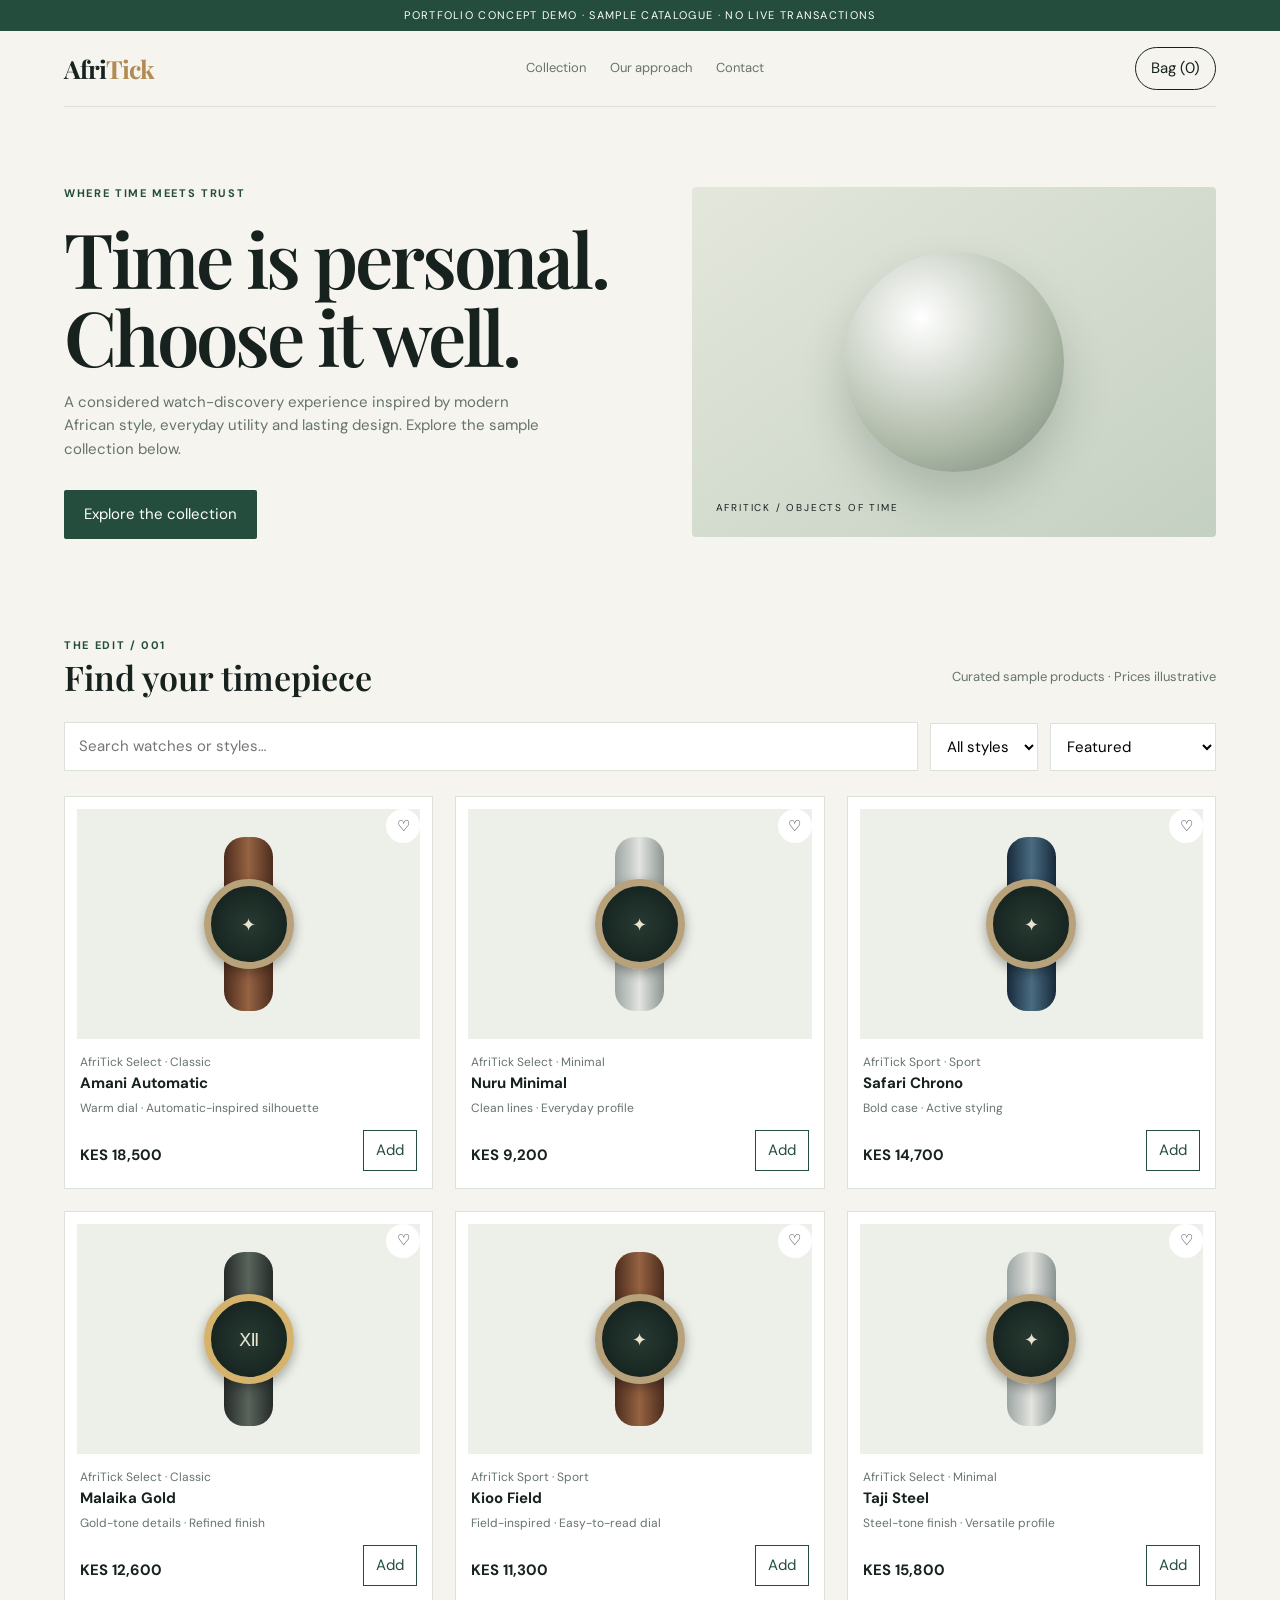
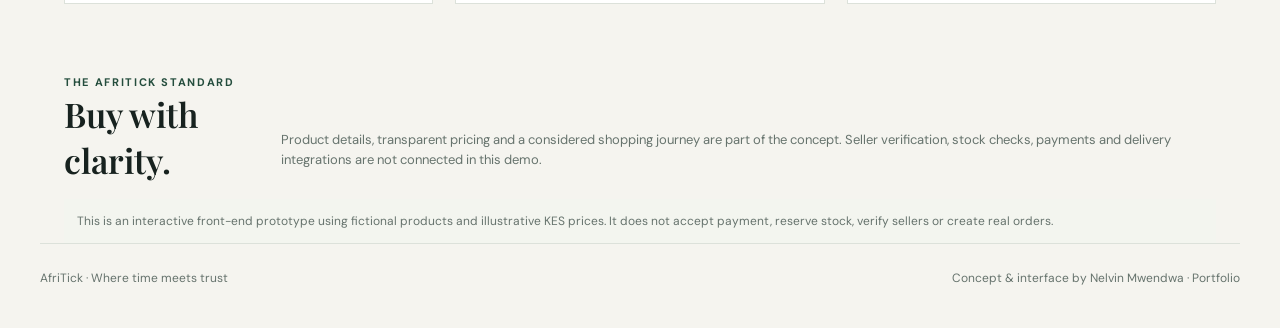
==== afritick-demo/index.html @ 25d14199 "Add interactive AfriTick marketplace concept demo" ====
<!doctype html>
<html lang="en"><head><meta charset="utf-8"><meta name="viewport" content="width=device-width,initial-scale=1"><meta name="description" content="AfriTick — a watch discovery and marketplace experience. Interactive concept demo by Nelvin Mwendwa."><title>AfriTick — Where time meets trust</title><link rel="preconnect" href="https://fonts.googleapis.com"><link rel="preconnect" href="https://fonts.gstatic.com" crossorigin><link href="https://fonts.googleapis.com/css2?family=DM+Sans:wght@400;500;600;700&family=Playfair+Display:wght@500;600;700&display=swap" rel="stylesheet"><style>
:root{--ink:#17221f;--muted:#66736d;--paper:#f5f4ef;--white:#fff;--line:#dce1da;--green:#244d3d;--lime:#d9e7a5;--gold:#b28b52}*{box-sizing:border-box}body{margin:0;background:var(--paper);color:var(--ink);font:15px/1.55 'DM Sans',sans-serif}button,input,select{font:inherit}button,a{color:inherit}a{text-decoration:none}.wrap{max-width:1200px;margin:auto;padding:0 24px}.demo{background:var(--green);color:#fff;text-align:center;padding:7px;font-size:11px;letter-spacing:.12em;text-transform:uppercase}.nav{height:76px;display:flex;align-items:center;justify-content:space-between;border-bottom:1px solid var(--line)}.logo{font:700 25px 'Playfair Display',serif;letter-spacing:-.04em}.logo span{color:var(--gold)}.navlinks{display:flex;gap:24px;font-size:13px;color:var(--muted)}.bag{border:1px solid var(--ink);padding:9px 15px;background:transparent;border-radius:99px;cursor:pointer}.hero{padding:78px 0 60px;display:grid;grid-template-columns:1.05fr .95fr;gap:48px;align-items:center}.eyebrow{text-transform:uppercase;letter-spacing:.15em;font-size:11px;color:var(--green);font-weight:700}.hero h1{font:600 clamp(45px,6vw,76px)/1.02 'Playfair Display',serif;letter-spacing:-.04em;margin:17px 0}.hero p{color:var(--muted);max-width:490px}.hero-art{min-height:350px;background:linear-gradient(145deg,#e4e7dc,#c4d0c2);border-radius:4px;display:grid;place-items:center;position:relative;overflow:hidden}.hero-art:before{content:"";width:220px;height:220px;border-radius:50%;background:radial-gradient(circle at 35% 30%,#fff,#aeb9a7 62%,#718276);box-shadow:0 25px 45px #263b2b35}.hero-art:after{content:"AFRITICK / OBJECTS OF TIME";position:absolute;bottom:22px;left:24px;font-size:10px;letter-spacing:.18em}.cta{display:inline-block;background:var(--green);color:white;padding:13px 20px;border:0;border-radius:2px;margin-top:14px;cursor:pointer}.toolbar{display:flex;gap:12px;flex-wrap:wrap;align-items:center;margin:22px 0}.search{flex:1;min-width:210px;border:1px solid var(--line);padding:12px 14px;background:white}.filter{border:1px solid var(--line);padding:12px;background:white}.sectionhead{display:flex;justify-content:space-between;align-items:end;gap:15px;margin-top:38px}.sectionhead h2{font:600 34px 'Playfair Display',serif;margin:0}.muted{color:var(--muted);font-size:13px}.grid{display:grid;grid-template-columns:repeat(3,1fr);gap:22px;margin:25px 0 70px}.product{background:white;border:1px solid var(--line);padding:12px;position:relative}.photo{height:230px;display:grid;place-items:center;background:#edf0e9;overflow:hidden}.watch{width:102px;height:174px;position:relative;display:grid;place-items:center}.strap{position:absolute;width:49px;height:174px;border-radius:20px;background:linear-gradient(90deg,#252b29,#59645c,#252b29)}.face{z-index:1;width:90px;height:90px;border-radius:50%;border:7px solid #b7a27c;background:radial-gradient(circle,#273a32,#111d19);box-shadow:0 4px 12px #0005;display:grid;place-items:center;color:#e9e3cf;font:18px 'Playfair Display',serif}.watch.silver .strap{background:linear-gradient(90deg,#9da5a4,#e2e4df,#8c9593)}.watch.brown .strap{background:linear-gradient(90deg,#4c2c1d,#956342,#4c2c1d)}.watch.blue .strap{background:linear-gradient(90deg,#172a3b,#4a6c82,#172a3b)}.watch.gold .face{border-color:#d5b36d}.heart{position:absolute;right:12px;top:12px;border:0;background:#fff;border-radius:50%;width:34px;height:34px;cursor:pointer}.heart.active{color:#b34f49}.details{padding:14px 3px 5px}.details h3{font-size:15px;margin:0 0 4px}.meta{font-size:12px;color:var(--muted)}.price{font-weight:700;margin-top:11px}.cardfoot{display:flex;justify-content:space-between;align-items:center;margin-top:12px}.add{border:1px solid var(--green);background:white;color:var(--green);padding:8px 12px;cursor:pointer}.add:hover{background:var(--green);color:#fff}.foot{border-top:1px solid var(--line);padding:25px 0 40px;color:var(--muted);font-size:12px;display:flex;justify-content:space-between;gap:15px}.drawer{position:fixed;inset:0;background:#101a1680;display:none;justify-content:flex-end;z-index:5}.drawer.open{display:flex}.panel{background:white;width:min(420px,100%);height:100%;padding:25px;overflow:auto}.panelhead{display:flex;justify-content:space-between;align-items:center}.close{border:0;background:transparent;font-size:25px;cursor:pointer}.cartline{border-bottom:1px solid var(--line);padding:15px 0;display:flex;justify-content:space-between;gap:12px}.smallbtn{border:1px solid var(--line);background:white;padding:4px 9px;cursor:pointer}.empty{color:var(--muted);padding:25px 0}.note{font-size:12px;color:var(--muted);background:#f3f5ef;padding:13px;margin-top:16px}@media(max-width:760px){.hero{grid-template-columns:1fr;padding:48px 0 35px}.hero-art{min-height:260px}.grid{grid-template-columns:repeat(2,1fr);gap:12px}.photo{height:180px}.navlinks{display:none}.sectionhead{align-items:start;flex-direction:column}}@media(max-width:460px){.grid{grid-template-columns:1fr 1fr}.photo{height:150px}.wrap{padding:0 15px}.hero h1{font-size:47px}.details h3{font-size:13px}.foot{flex-direction:column}}
</style></head><body><div class="demo">Portfolio concept demo · Sample catalogue · No live transactions</div><header class="wrap"><nav class="nav"><a class="logo" href="#">Afri<span>Tick</span></a><div class="navlinks"><a href="#collection">Collection</a><a href="#story">Our approach</a><a href="#footer">Contact</a></div><button class="bag" id="openCart">Bag (<span id="count">0</span>)</button></nav></header>
<main class="wrap"><section class="hero"><div><div class="eyebrow">Where time meets trust</div><h1>Time is personal.<br>Choose it well.</h1><p>A considered watch-discovery experience inspired by modern African style, everyday utility and lasting design. Explore the sample collection below.</p><a class="cta" href="#collection">Explore the collection</a></div><div class="hero-art" role="img" aria-label="Abstract watch-inspired product artwork"></div></section>
<section id="collection"><div class="sectionhead"><div><div class="eyebrow">The edit / 001</div><h2>Find your timepiece</h2></div><p class="muted">Curated sample products · Prices illustrative</p></div><div class="toolbar"><input class="search" id="search" placeholder="Search watches or styles…" aria-label="Search watches"><select class="filter" id="category" aria-label="Filter by style"><option value="all">All styles</option><option value="Classic">Classic</option><option value="Minimal">Minimal</option><option value="Sport">Sport</option></select><select class="filter" id="sort" aria-label="Sort products"><option value="featured">Featured</option><option value="low">Price: low to high</option><option value="high">Price: high to low</option></select></div><div class="grid" id="products"></div></section>
<section id="story" class="sectionhead"><div><div class="eyebrow">The AfriTick standard</div><h2>Buy with clarity.</h2></div><p class="muted">Product details, transparent pricing and a considered shopping journey are part of the concept. Seller verification, stock checks, payments and delivery integrations are not connected in this demo.</p></section><div class="note">This is an interactive front-end prototype using fictional products and illustrative KES prices. It does not accept payment, reserve stock, verify sellers or create real orders.</div></main>
<footer class="wrap foot" id="footer"><span>AfriTick · Where time meets trust</span><span>Concept & interface by Nelvin Mwendwa · <a href="../index.html">Portfolio</a></span></footer>
<div class="drawer" id="drawer" aria-hidden="true"><aside class="panel" role="dialog" aria-modal="true" aria-label="Shopping bag"><div class="panelhead"><h2>Your bag</h2><button class="close" id="closeCart" aria-label="Close bag">×</button></div><div id="cartItems"></div><div class="panelhead"><strong>Subtotal</strong><strong id="subtotal">KES 0</strong></div><div class="note">Demo only. Checkout and payment processing are intentionally disabled.</div></aside></div>
<script>
const products=[
{id:1,name:"Amani Automatic",brand:"AfriTick Select",style:"Classic",price:18500,tone:"brown",desc:"Warm dial · Automatic-inspired silhouette"},
{id:2,name:"Nuru Minimal",brand:"AfriTick Select",style:"Minimal",price:9200,tone:"silver",desc:"Clean lines · Everyday profile"},
{id:3,name:"Safari Chrono",brand:"AfriTick Sport",style:"Sport",price:14700,tone:"blue",desc:"Bold case · Active styling"},
{id:4,name:"Malaika Gold",brand:"AfriTick Select",style:"Classic",price:12600,tone:"gold",desc:"Gold-tone details · Refined finish"},
{id:5,name:"Kioo Field",brand:"AfriTick Sport",style:"Sport",price:11300,tone:"brown",desc:"Field-inspired · Easy-to-read dial"},
{id:6,name:"Taji Steel",brand:"AfriTick Select",style:"Minimal",price:15800,tone:"silver",desc:"Steel-tone finish · Versatile profile"}];
let cart=[];const fmt=n=>"KES "+n.toLocaleString("en-KE");
function draw(){let q=document.getElementById("search").value.toLowerCase(),cat=document.getElementById("category").value,sort=document.getElementById("sort").value;let list=products.filter(p=>(cat==="all"||p.style===cat)&&(p.name+" "+p.style+" "+p.desc).toLowerCase().includes(q));if(sort==="low")list.sort((a,b)=>a.price-b.price);if(sort==="high")list.sort((a,b)=>b.price-a.price);document.getElementById("products").innerHTML=list.map(p=>'<article class="product"><button class="heart" aria-label="Save '+p.name+'" onclick="this.classList.toggle(\'active\')">♡</button><div class="photo"><div class="watch '+p.tone+'"><div class="strap"></div><div class="face">'+(p.tone==="gold"?"Ⅻ":"✦")+'</div></div></div><div class="details"><div class="meta">'+p.brand+' · '+p.style+'</div><h3>'+p.name+'</h3><div class="meta">'+p.desc+'</div><div class="cardfoot"><span class="price">'+fmt(p.price)+'</span><button class="add" onclick="add('+p.id+')">Add</button></div></div></article>').join("")||'<p class="empty">No watches match that search.</p>'}
function add(id){let x=cart.find(i=>i.id===id);if(x)x.qty++;else cart.push({id,qty:1});drawCart()}
function drawCart(){let n=cart.reduce((s,x)=>s+x.qty,0),sum=cart.reduce((s,x)=>s+x.qty*products.find(p=>p.id===x.id).price,0);document.getElementById("count").textContent=n;document.getElementById("subtotal").textContent=fmt(sum);document.getElementById("cartItems").innerHTML=cart.length?cart.map(x=>{let p=products.find(y=>y.id===x.id);return '<div class="cartline"><div><strong>'+p.name+'</strong><div class="meta">'+fmt(p.price)+' × '+x.qty+'</div></div><div><button class="smallbtn" onclick="change('+p.id+',-1)">−</button> <button class="smallbtn" onclick="change('+p.id+',1)">+</button></div></div>'}).join(""):'<p class="empty">Your bag is empty. Explore the collection to add a watch.</p>'}
function change(id,d){let x=cart.find(i=>i.id===id);if(x){x.qty+=d;if(x.qty<=0)cart=cart.filter(i=>i.id!==id)}drawCart()}
["search","category","sort"].forEach(id=>document.getElementById(id).addEventListener(id==="search"?"input":"change",draw));
const drawer=document.getElementById("drawer");document.getElementById("openCart").onclick=()=>{drawer.classList.add("open");drawer.setAttribute("aria-hidden","false")};document.getElementById("closeCart").onclick=()=>{drawer.classList.remove("open");drawer.setAttribute("aria-hidden","true")};drawer.addEventListener("click",e=>{if(e.target===drawer){drawer.classList.remove("open");drawer.setAttribute("aria-hidden","true")}});draw();drawCart();
</script></body></html>
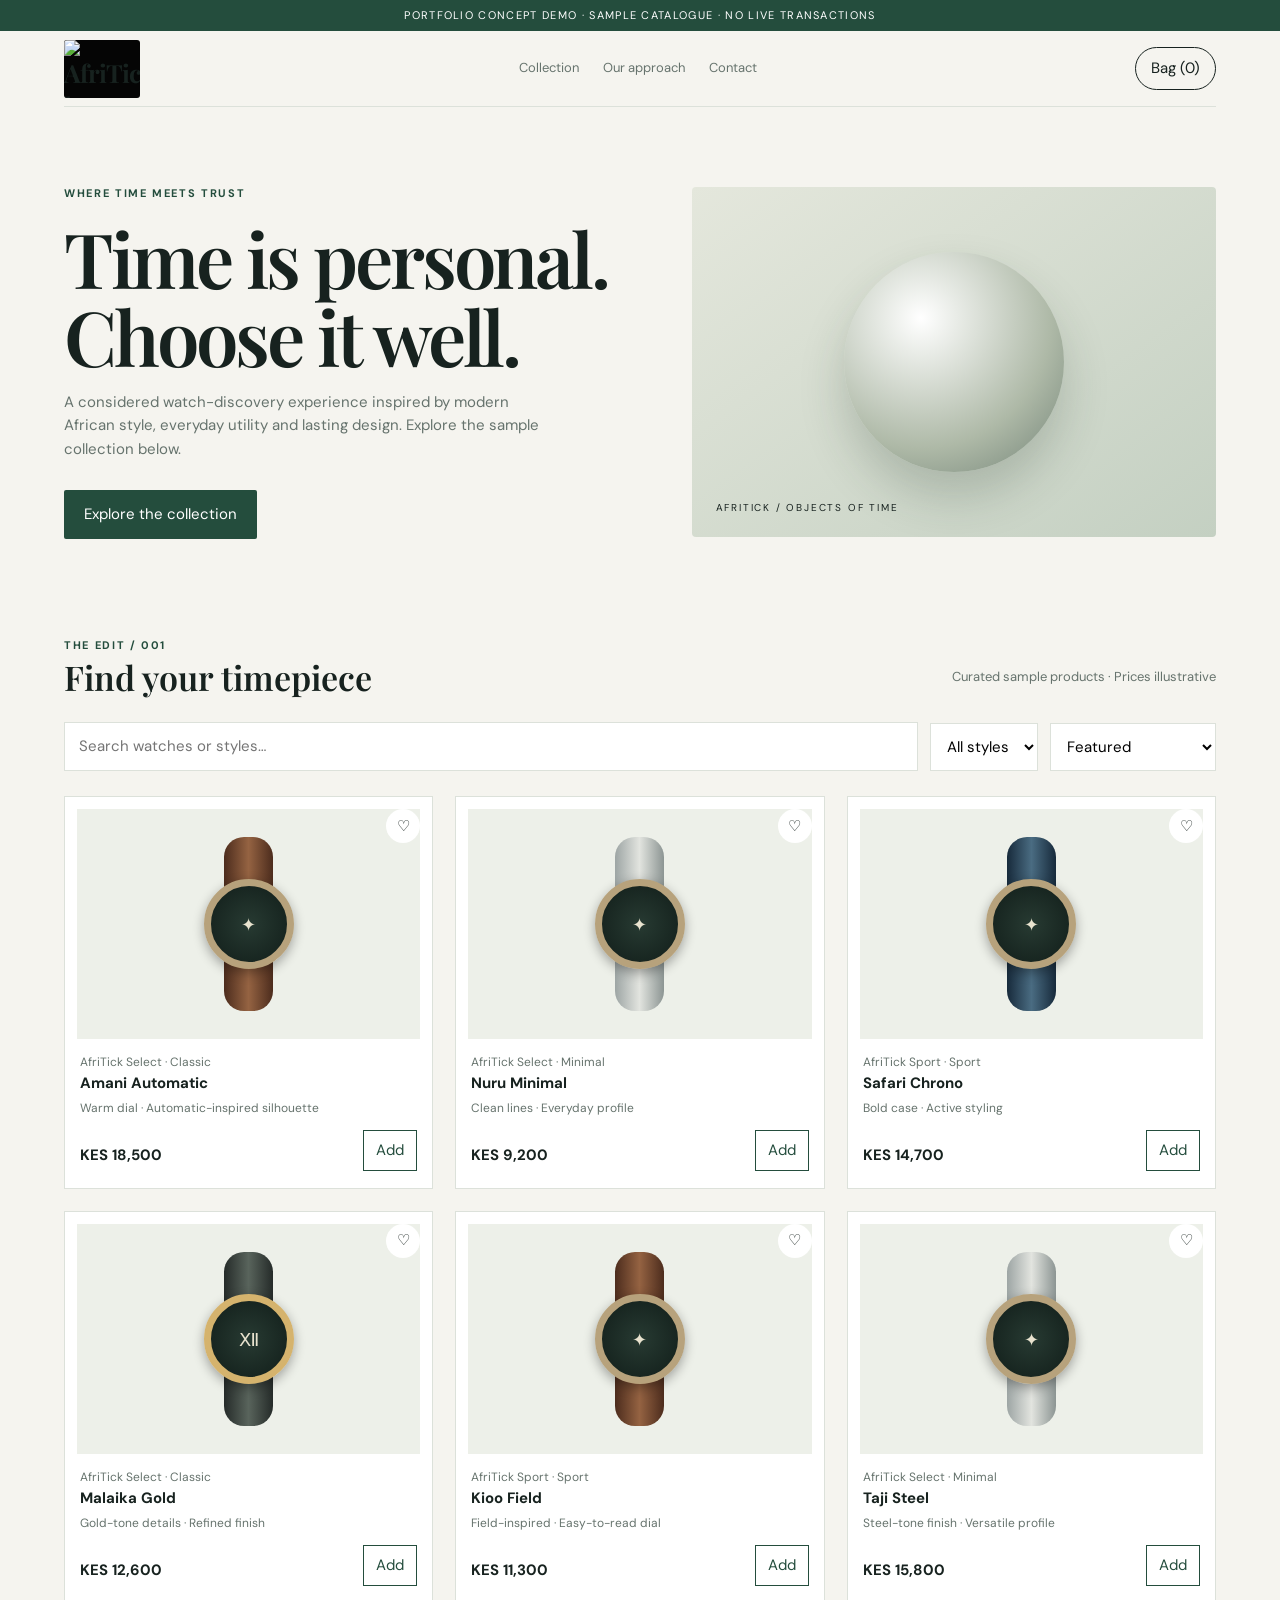
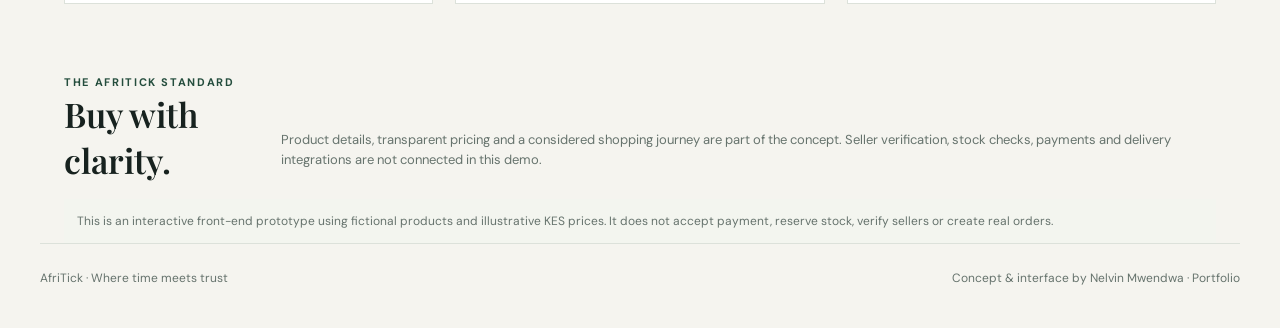
==== commit 0deeff18: "Prepare AfriTick storefront to display supplied brand logo" ====
--- a/afritick-demo/index.html
+++ b/afritick-demo/index.html
@@ -1,7 +1,7 @@
 <!doctype html>
 <html lang="en"><head><meta charset="utf-8"><meta name="viewport" content="width=device-width,initial-scale=1"><meta name="description" content="AfriTick — a watch discovery and marketplace experience. Interactive concept demo by Nelvin Mwendwa."><title>AfriTick — Where time meets trust</title><link rel="preconnect" href="https://fonts.googleapis.com"><link rel="preconnect" href="https://fonts.gstatic.com" crossorigin><link href="https://fonts.googleapis.com/css2?family=DM+Sans:wght@400;500;600;700&family=Playfair+Display:wght@500;600;700&display=swap" rel="stylesheet"><style>
-:root{--ink:#17221f;--muted:#66736d;--paper:#f5f4ef;--white:#fff;--line:#dce1da;--green:#244d3d;--lime:#d9e7a5;--gold:#b28b52}*{box-sizing:border-box}body{margin:0;background:var(--paper);color:var(--ink);font:15px/1.55 'DM Sans',sans-serif}button,input,select{font:inherit}button,a{color:inherit}a{text-decoration:none}.wrap{max-width:1200px;margin:auto;padding:0 24px}.demo{background:var(--green);color:#fff;text-align:center;padding:7px;font-size:11px;letter-spacing:.12em;text-transform:uppercase}.nav{height:76px;display:flex;align-items:center;justify-content:space-between;border-bottom:1px solid var(--line)}.logo{font:700 25px 'Playfair Display',serif;letter-spacing:-.04em}.logo span{color:var(--gold)}.navlinks{display:flex;gap:24px;font-size:13px;color:var(--muted)}.bag{border:1px solid var(--ink);padding:9px 15px;background:transparent;border-radius:99px;cursor:pointer}.hero{padding:78px 0 60px;display:grid;grid-template-columns:1.05fr .95fr;gap:48px;align-items:center}.eyebrow{text-transform:uppercase;letter-spacing:.15em;font-size:11px;color:var(--green);font-weight:700}.hero h1{font:600 clamp(45px,6vw,76px)/1.02 'Playfair Display',serif;letter-spacing:-.04em;margin:17px 0}.hero p{color:var(--muted);max-width:490px}.hero-art{min-height:350px;background:linear-gradient(145deg,#e4e7dc,#c4d0c2);border-radius:4px;display:grid;place-items:center;position:relative;overflow:hidden}.hero-art:before{content:"";width:220px;height:220px;border-radius:50%;background:radial-gradient(circle at 35% 30%,#fff,#aeb9a7 62%,#718276);box-shadow:0 25px 45px #263b2b35}.hero-art:after{content:"AFRITICK / OBJECTS OF TIME";position:absolute;bottom:22px;left:24px;font-size:10px;letter-spacing:.18em}.cta{display:inline-block;background:var(--green);color:white;padding:13px 20px;border:0;border-radius:2px;margin-top:14px;cursor:pointer}.toolbar{display:flex;gap:12px;flex-wrap:wrap;align-items:center;margin:22px 0}.search{flex:1;min-width:210px;border:1px solid var(--line);padding:12px 14px;background:white}.filter{border:1px solid var(--line);padding:12px;background:white}.sectionhead{display:flex;justify-content:space-between;align-items:end;gap:15px;margin-top:38px}.sectionhead h2{font:600 34px 'Playfair Display',serif;margin:0}.muted{color:var(--muted);font-size:13px}.grid{display:grid;grid-template-columns:repeat(3,1fr);gap:22px;margin:25px 0 70px}.product{background:white;border:1px solid var(--line);padding:12px;position:relative}.photo{height:230px;display:grid;place-items:center;background:#edf0e9;overflow:hidden}.watch{width:102px;height:174px;position:relative;display:grid;place-items:center}.strap{position:absolute;width:49px;height:174px;border-radius:20px;background:linear-gradient(90deg,#252b29,#59645c,#252b29)}.face{z-index:1;width:90px;height:90px;border-radius:50%;border:7px solid #b7a27c;background:radial-gradient(circle,#273a32,#111d19);box-shadow:0 4px 12px #0005;display:grid;place-items:center;color:#e9e3cf;font:18px 'Playfair Display',serif}.watch.silver .strap{background:linear-gradient(90deg,#9da5a4,#e2e4df,#8c9593)}.watch.brown .strap{background:linear-gradient(90deg,#4c2c1d,#956342,#4c2c1d)}.watch.blue .strap{background:linear-gradient(90deg,#172a3b,#4a6c82,#172a3b)}.watch.gold .face{border-color:#d5b36d}.heart{position:absolute;right:12px;top:12px;border:0;background:#fff;border-radius:50%;width:34px;height:34px;cursor:pointer}.heart.active{color:#b34f49}.details{padding:14px 3px 5px}.details h3{font-size:15px;margin:0 0 4px}.meta{font-size:12px;color:var(--muted)}.price{font-weight:700;margin-top:11px}.cardfoot{display:flex;justify-content:space-between;align-items:center;margin-top:12px}.add{border:1px solid var(--green);background:white;color:var(--green);padding:8px 12px;cursor:pointer}.add:hover{background:var(--green);color:#fff}.foot{border-top:1px solid var(--line);padding:25px 0 40px;color:var(--muted);font-size:12px;display:flex;justify-content:space-between;gap:15px}.drawer{position:fixed;inset:0;background:#101a1680;display:none;justify-content:flex-end;z-index:5}.drawer.open{display:flex}.panel{background:white;width:min(420px,100%);height:100%;padding:25px;overflow:auto}.panelhead{display:flex;justify-content:space-between;align-items:center}.close{border:0;background:transparent;font-size:25px;cursor:pointer}.cartline{border-bottom:1px solid var(--line);padding:15px 0;display:flex;justify-content:space-between;gap:12px}.smallbtn{border:1px solid var(--line);background:white;padding:4px 9px;cursor:pointer}.empty{color:var(--muted);padding:25px 0}.note{font-size:12px;color:var(--muted);background:#f3f5ef;padding:13px;margin-top:16px}@media(max-width:760px){.hero{grid-template-columns:1fr;padding:48px 0 35px}.hero-art{min-height:260px}.grid{grid-template-columns:repeat(2,1fr);gap:12px}.photo{height:180px}.navlinks{display:none}.sectionhead{align-items:start;flex-direction:column}}@media(max-width:460px){.grid{grid-template-columns:1fr 1fr}.photo{height:150px}.wrap{padding:0 15px}.hero h1{font-size:47px}.details h3{font-size:13px}.foot{flex-direction:column}}
-</style></head><body><div class="demo">Portfolio concept demo · Sample catalogue · No live transactions</div><header class="wrap"><nav class="nav"><a class="logo" href="#">Afri<span>Tick</span></a><div class="navlinks"><a href="#collection">Collection</a><a href="#story">Our approach</a><a href="#footer">Contact</a></div><button class="bag" id="openCart">Bag (<span id="count">0</span>)</button></nav></header>
+:root{--ink:#17221f;--muted:#66736d;--paper:#f5f4ef;--white:#fff;--line:#dce1da;--green:#244d3d;--lime:#d9e7a5;--gold:#b28b52}*{box-sizing:border-box}body{margin:0;background:var(--paper);color:var(--ink);font:15px/1.55 'DM Sans',sans-serif}button,input,select{font:inherit}button,a{color:inherit}a{text-decoration:none}.wrap{max-width:1200px;margin:auto;padding:0 24px}.demo{background:var(--green);color:#fff;text-align:center;padding:7px;font-size:11px;letter-spacing:.12em;text-transform:uppercase}.nav{height:76px;display:flex;align-items:center;justify-content:space-between;border-bottom:1px solid var(--line)}.logo{display:flex;align-items:center;gap:10px;font:700 25px 'Playfair Display',serif;letter-spacing:-.04em}.logo img{display:block;width:76px;height:58px;object-fit:contain;background:#050505;border-radius:3px}.logo span{color:var(--gold)}.navlinks{display:flex;gap:24px;font-size:13px;color:var(--muted)}.bag{border:1px solid var(--ink);padding:9px 15px;background:transparent;border-radius:99px;cursor:pointer}.hero{padding:78px 0 60px;display:grid;grid-template-columns:1.05fr .95fr;gap:48px;align-items:center}.eyebrow{text-transform:uppercase;letter-spacing:.15em;font-size:11px;color:var(--green);font-weight:700}.hero h1{font:600 clamp(45px,6vw,76px)/1.02 'Playfair Display',serif;letter-spacing:-.04em;margin:17px 0}.hero p{color:var(--muted);max-width:490px}.hero-art{min-height:350px;background:linear-gradient(145deg,#e4e7dc,#c4d0c2);border-radius:4px;display:grid;place-items:center;position:relative;overflow:hidden}.hero-art:before{content:"";width:220px;height:220px;border-radius:50%;background:radial-gradient(circle at 35% 30%,#fff,#aeb9a7 62%,#718276);box-shadow:0 25px 45px #263b2b35}.hero-art:after{content:"AFRITICK / OBJECTS OF TIME";position:absolute;bottom:22px;left:24px;font-size:10px;letter-spacing:.18em}.cta{display:inline-block;background:var(--green);color:white;padding:13px 20px;border:0;border-radius:2px;margin-top:14px;cursor:pointer}.toolbar{display:flex;gap:12px;flex-wrap:wrap;align-items:center;margin:22px 0}.search{flex:1;min-width:210px;border:1px solid var(--line);padding:12px 14px;background:white}.filter{border:1px solid var(--line);padding:12px;background:white}.sectionhead{display:flex;justify-content:space-between;align-items:end;gap:15px;margin-top:38px}.sectionhead h2{font:600 34px 'Playfair Display',serif;margin:0}.muted{color:var(--muted);font-size:13px}.grid{display:grid;grid-template-columns:repeat(3,1fr);gap:22px;margin:25px 0 70px}.product{background:white;border:1px solid var(--line);padding:12px;position:relative}.photo{height:230px;display:grid;place-items:center;background:#edf0e9;overflow:hidden}.watch{width:102px;height:174px;position:relative;display:grid;place-items:center}.strap{position:absolute;width:49px;height:174px;border-radius:20px;background:linear-gradient(90deg,#252b29,#59645c,#252b29)}.face{z-index:1;width:90px;height:90px;border-radius:50%;border:7px solid #b7a27c;background:radial-gradient(circle,#273a32,#111d19);box-shadow:0 4px 12px #0005;display:grid;place-items:center;color:#e9e3cf;font:18px 'Playfair Display',serif}.watch.silver .strap{background:linear-gradient(90deg,#9da5a4,#e2e4df,#8c9593)}.watch.brown .strap{background:linear-gradient(90deg,#4c2c1d,#956342,#4c2c1d)}.watch.blue .strap{background:linear-gradient(90deg,#172a3b,#4a6c82,#172a3b)}.watch.gold .face{border-color:#d5b36d}.heart{position:absolute;right:12px;top:12px;border:0;background:#fff;border-radius:50%;width:34px;height:34px;cursor:pointer}.heart.active{color:#b34f49}.details{padding:14px 3px 5px}.details h3{font-size:15px;margin:0 0 4px}.meta{font-size:12px;color:var(--muted)}.price{font-weight:700;margin-top:11px}.cardfoot{display:flex;justify-content:space-between;align-items:center;margin-top:12px}.add{border:1px solid var(--green);background:white;color:var(--green);padding:8px 12px;cursor:pointer}.add:hover{background:var(--green);color:#fff}.foot{border-top:1px solid var(--line);padding:25px 0 40px;color:var(--muted);font-size:12px;display:flex;justify-content:space-between;gap:15px}.drawer{position:fixed;inset:0;background:#101a1680;display:none;justify-content:flex-end;z-index:5}.drawer.open{display:flex}.panel{background:white;width:min(420px,100%);height:100%;padding:25px;overflow:auto}.panelhead{display:flex;justify-content:space-between;align-items:center}.close{border:0;background:transparent;font-size:25px;cursor:pointer}.cartline{border-bottom:1px solid var(--line);padding:15px 0;display:flex;justify-content:space-between;gap:12px}.smallbtn{border:1px solid var(--line);background:white;padding:4px 9px;cursor:pointer}.empty{color:var(--muted);padding:25px 0}.note{font-size:12px;color:var(--muted);background:#f3f5ef;padding:13px;margin-top:16px}@media(max-width:760px){.hero{grid-template-columns:1fr;padding:48px 0 35px}.hero-art{min-height:260px}.grid{grid-template-columns:repeat(2,1fr);gap:12px}.photo{height:180px}.navlinks{display:none}.sectionhead{align-items:start;flex-direction:column}}@media(max-width:460px){.grid{grid-template-columns:1fr 1fr}.photo{height:150px}.wrap{padding:0 15px}.hero h1{font-size:47px}.details h3{font-size:13px}.foot{flex-direction:column}}
+</style></head><body><div class="demo">Portfolio concept demo · Sample catalogue · No live transactions</div><header class="wrap"><nav class="nav"><a class="logo" href="#" aria-label="AfriTick home"><img src="../images/afritick-logo.png" alt="AfriTick luxury timepieces logo"></a><div class="navlinks"><a href="#collection">Collection</a><a href="#story">Our approach</a><a href="#footer">Contact</a></div><button class="bag" id="openCart">Bag (<span id="count">0</span>)</button></nav></header>
 <main class="wrap"><section class="hero"><div><div class="eyebrow">Where time meets trust</div><h1>Time is personal.<br>Choose it well.</h1><p>A considered watch-discovery experience inspired by modern African style, everyday utility and lasting design. Explore the sample collection below.</p><a class="cta" href="#collection">Explore the collection</a></div><div class="hero-art" role="img" aria-label="Abstract watch-inspired product artwork"></div></section>
 <section id="collection"><div class="sectionhead"><div><div class="eyebrow">The edit / 001</div><h2>Find your timepiece</h2></div><p class="muted">Curated sample products · Prices illustrative</p></div><div class="toolbar"><input class="search" id="search" placeholder="Search watches or styles…" aria-label="Search watches"><select class="filter" id="category" aria-label="Filter by style"><option value="all">All styles</option><option value="Classic">Classic</option><option value="Minimal">Minimal</option><option value="Sport">Sport</option></select><select class="filter" id="sort" aria-label="Sort products"><option value="featured">Featured</option><option value="low">Price: low to high</option><option value="high">Price: high to low</option></select></div><div class="grid" id="products"></div></section>
 <section id="story" class="sectionhead"><div><div class="eyebrow">The AfriTick standard</div><h2>Buy with clarity.</h2></div><p class="muted">Product details, transparent pricing and a considered shopping journey are part of the concept. Seller verification, stock checks, payments and delivery integrations are not connected in this demo.</p></section><div class="note">This is an interactive front-end prototype using fictional products and illustrative KES prices. It does not accept payment, reserve stock, verify sellers or create real orders.</div></main>
@@ -16,7 +16,7 @@
 {id:5,name:"Kioo Field",brand:"AfriTick Sport",style:"Sport",price:11300,tone:"brown",desc:"Field-inspired · Easy-to-read dial"},
 {id:6,name:"Taji Steel",brand:"AfriTick Select",style:"Minimal",price:15800,tone:"silver",desc:"Steel-tone finish · Versatile profile"}];
 let cart=[];const fmt=n=>"KES "+n.toLocaleString("en-KE");
-function draw(){let q=document.getElementById("search").value.toLowerCase(),cat=document.getElementById("category").value,sort=document.getElementById("sort").value;let list=products.filter(p=>(cat==="all"||p.style===cat)&&(p.name+" "+p.style+" "+p.desc).toLowerCase().includes(q));if(sort==="low")list.sort((a,b)=>a.price-b.price);if(sort==="high")list.sort((a,b)=>b.price-a.price);document.getElementById("products").innerHTML=list.map(p=>'<article class="product"><button class="heart" aria-label="Save '+p.name+'" onclick="this.classList.toggle(\'active\')">♡</button><div class="photo"><div class="watch '+p.tone+'"><div class="strap"></div><div class="face">'+(p.tone==="gold"?"Ⅻ":"✦")+'</div></div></div><div class="details"><div class="meta">'+p.brand+' · '+p.style+'</div><h3>'+p.name+'</h3><div class="meta">'+p.desc+'</div><div class="cardfoot"><span class="price">'+fmt(p.price)+'</span><button class="add" onclick="add('+p.id+')">Add</button></div></div></article>').join("")||'<p class="empty">No watches match that search.</p>'}
+function draw(){let q=document.getElementById("search").value.toLowerCase(),cat=document.getElementById("category").value,sort=document.getElementById("sort").value;let list=products.filter(p=>(cat==="all"||p.style===cat)&&(p.name+" "+p.style+" "+p.desc).toLowerCase().includes(q));if(sort==="low")list.sort((a,b)=>a.price-b.price);if(sort==="high")list.sort((a,b)=>b.price-a.price);document.getElementById("products").innerHTML=list.map(p=>'<article class="product"><button class="heart" aria-label="Save '+p.name+'" onclick="this.classList.toggle(&quot;active&quot;)">♡</button><div class="photo"><div class="watch '+p.tone+'"><div class="strap"></div><div class="face">'+(p.tone==="gold"?"Ⅻ":"✦")+'</div></div></div><div class="details"><div class="meta">'+p.brand+' · '+p.style+'</div><h3>'+p.name+'</h3><div class="meta">'+p.desc+'</div><div class="cardfoot"><span class="price">'+fmt(p.price)+'</span><button class="add" onclick="add('+p.id+')">Add</button></div></div></article>').join("")||'<p class="empty">No watches match that search.</p>'}
 function add(id){let x=cart.find(i=>i.id===id);if(x)x.qty++;else cart.push({id,qty:1});drawCart()}
 function drawCart(){let n=cart.reduce((s,x)=>s+x.qty,0),sum=cart.reduce((s,x)=>s+x.qty*products.find(p=>p.id===x.id).price,0);document.getElementById("count").textContent=n;document.getElementById("subtotal").textContent=fmt(sum);document.getElementById("cartItems").innerHTML=cart.length?cart.map(x=>{let p=products.find(y=>y.id===x.id);return '<div class="cartline"><div><strong>'+p.name+'</strong><div class="meta">'+fmt(p.price)+' × '+x.qty+'</div></div><div><button class="smallbtn" onclick="change('+p.id+',-1)">−</button> <button class="smallbtn" onclick="change('+p.id+',1)">+</button></div></div>'}).join(""):'<p class="empty">Your bag is empty. Explore the collection to add a watch.</p>'}
 function change(id,d){let x=cart.find(i=>i.id===id);if(x){x.qty+=d;if(x.qty<=0)cart=cart.filter(i=>i.id!==id)}drawCart()}
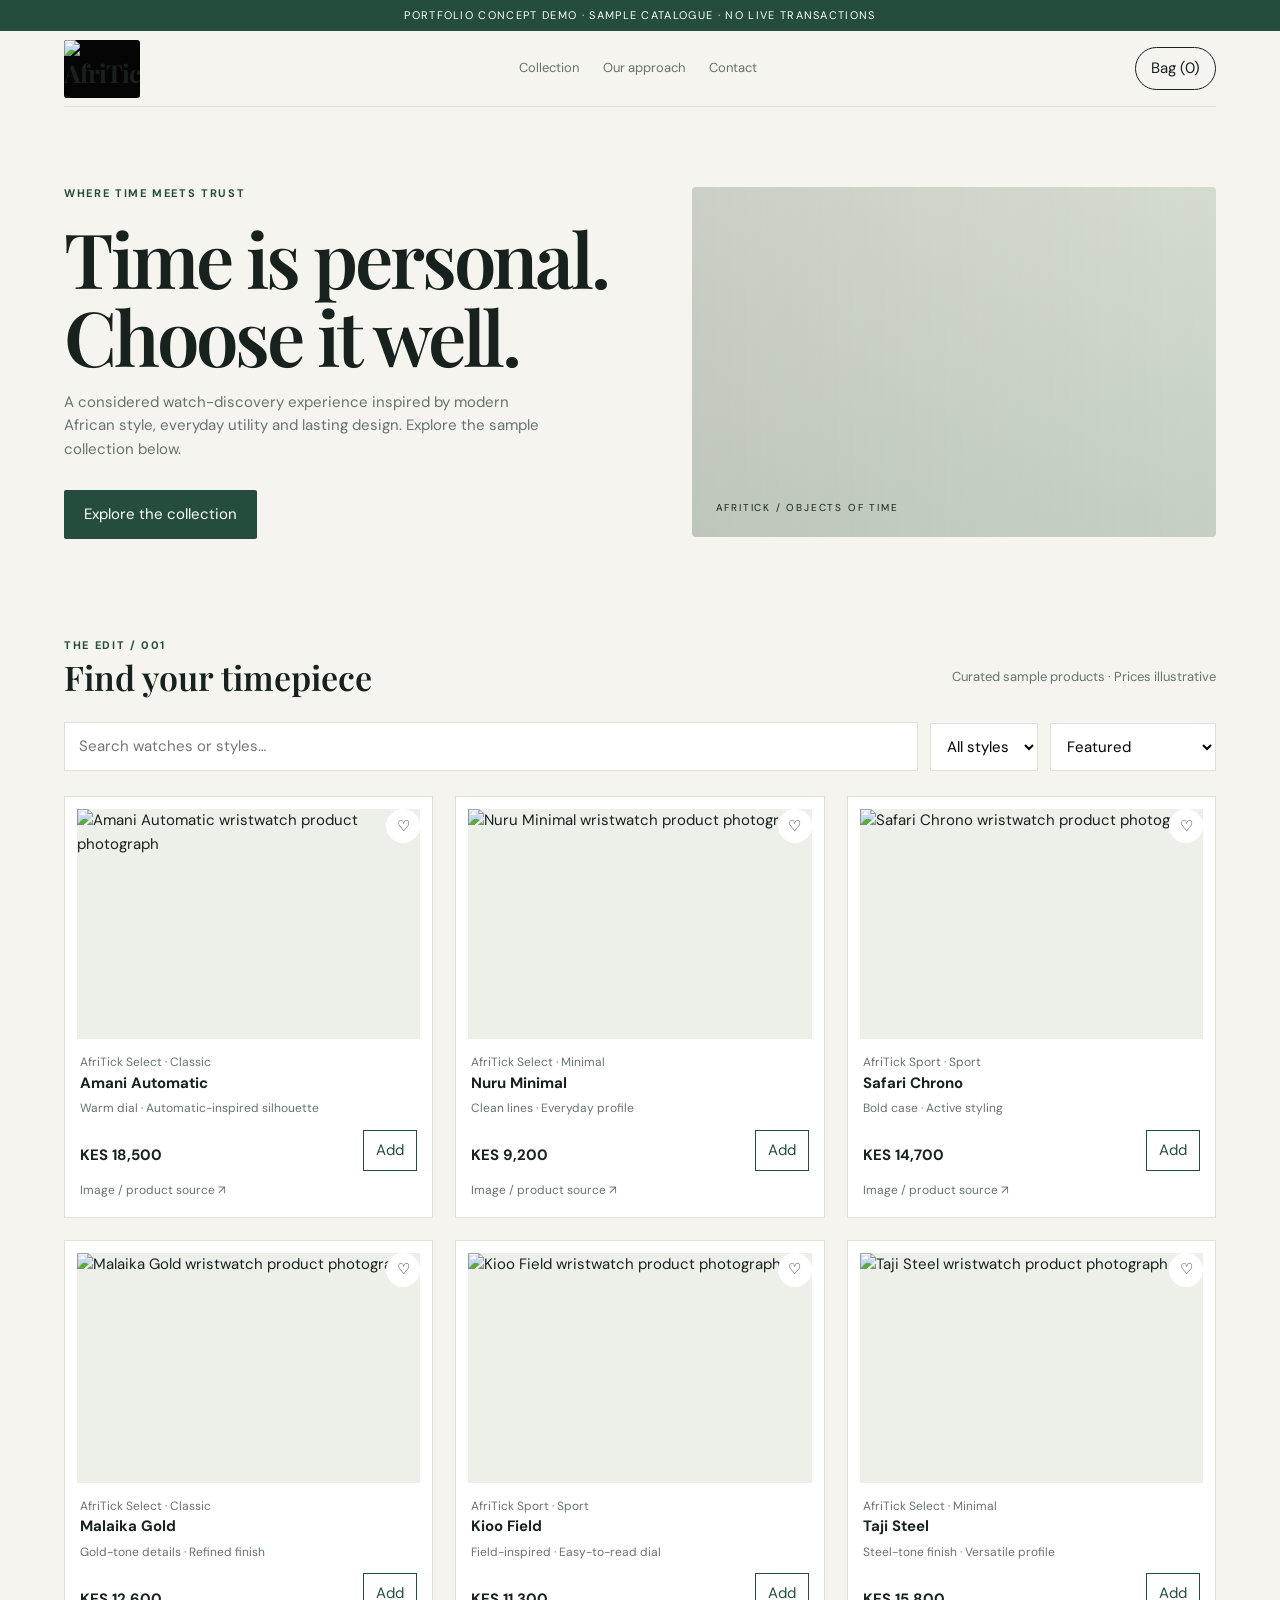
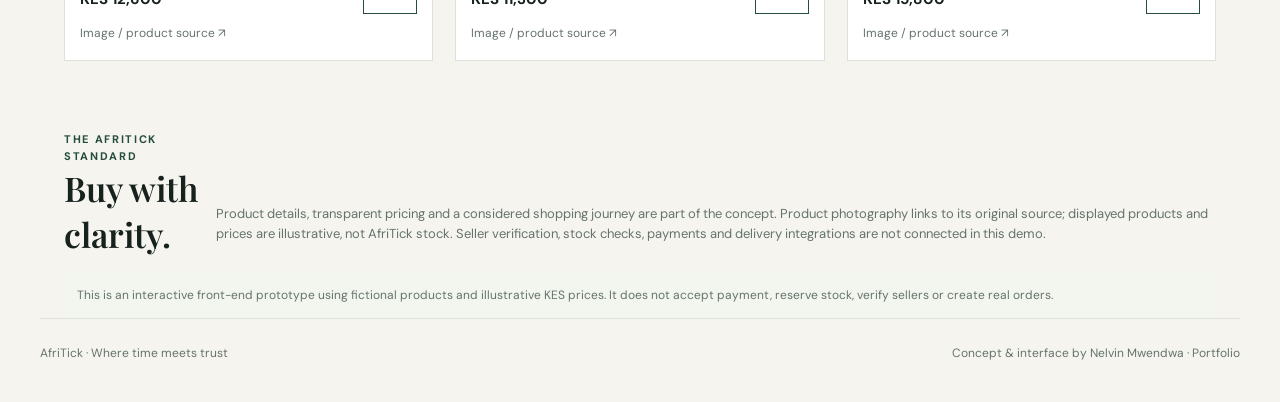
==== commit 59b266a7: "Replace AfriTick watch illustrations with sourced product photography" ====
--- a/afritick-demo/index.html
+++ b/afritick-demo/index.html
@@ -1,22 +1,22 @@
 <!doctype html>
 <html lang="en"><head><meta charset="utf-8"><meta name="viewport" content="width=device-width,initial-scale=1"><meta name="description" content="AfriTick — a watch discovery and marketplace experience. Interactive concept demo by Nelvin Mwendwa."><title>AfriTick — Where time meets trust</title><link rel="preconnect" href="https://fonts.googleapis.com"><link rel="preconnect" href="https://fonts.gstatic.com" crossorigin><link href="https://fonts.googleapis.com/css2?family=DM+Sans:wght@400;500;600;700&family=Playfair+Display:wght@500;600;700&display=swap" rel="stylesheet"><style>
-:root{--ink:#17221f;--muted:#66736d;--paper:#f5f4ef;--white:#fff;--line:#dce1da;--green:#244d3d;--lime:#d9e7a5;--gold:#b28b52}*{box-sizing:border-box}body{margin:0;background:var(--paper);color:var(--ink);font:15px/1.55 'DM Sans',sans-serif}button,input,select{font:inherit}button,a{color:inherit}a{text-decoration:none}.wrap{max-width:1200px;margin:auto;padding:0 24px}.demo{background:var(--green);color:#fff;text-align:center;padding:7px;font-size:11px;letter-spacing:.12em;text-transform:uppercase}.nav{height:76px;display:flex;align-items:center;justify-content:space-between;border-bottom:1px solid var(--line)}.logo{display:flex;align-items:center;gap:10px;font:700 25px 'Playfair Display',serif;letter-spacing:-.04em}.logo img{display:block;width:76px;height:58px;object-fit:contain;background:#050505;border-radius:3px}.logo span{color:var(--gold)}.navlinks{display:flex;gap:24px;font-size:13px;color:var(--muted)}.bag{border:1px solid var(--ink);padding:9px 15px;background:transparent;border-radius:99px;cursor:pointer}.hero{padding:78px 0 60px;display:grid;grid-template-columns:1.05fr .95fr;gap:48px;align-items:center}.eyebrow{text-transform:uppercase;letter-spacing:.15em;font-size:11px;color:var(--green);font-weight:700}.hero h1{font:600 clamp(45px,6vw,76px)/1.02 'Playfair Display',serif;letter-spacing:-.04em;margin:17px 0}.hero p{color:var(--muted);max-width:490px}.hero-art{min-height:350px;background:linear-gradient(145deg,#e4e7dc,#c4d0c2);border-radius:4px;display:grid;place-items:center;position:relative;overflow:hidden}.hero-art:before{content:"";width:220px;height:220px;border-radius:50%;background:radial-gradient(circle at 35% 30%,#fff,#aeb9a7 62%,#718276);box-shadow:0 25px 45px #263b2b35}.hero-art:after{content:"AFRITICK / OBJECTS OF TIME";position:absolute;bottom:22px;left:24px;font-size:10px;letter-spacing:.18em}.cta{display:inline-block;background:var(--green);color:white;padding:13px 20px;border:0;border-radius:2px;margin-top:14px;cursor:pointer}.toolbar{display:flex;gap:12px;flex-wrap:wrap;align-items:center;margin:22px 0}.search{flex:1;min-width:210px;border:1px solid var(--line);padding:12px 14px;background:white}.filter{border:1px solid var(--line);padding:12px;background:white}.sectionhead{display:flex;justify-content:space-between;align-items:end;gap:15px;margin-top:38px}.sectionhead h2{font:600 34px 'Playfair Display',serif;margin:0}.muted{color:var(--muted);font-size:13px}.grid{display:grid;grid-template-columns:repeat(3,1fr);gap:22px;margin:25px 0 70px}.product{background:white;border:1px solid var(--line);padding:12px;position:relative}.photo{height:230px;display:grid;place-items:center;background:#edf0e9;overflow:hidden}.watch{width:102px;height:174px;position:relative;display:grid;place-items:center}.strap{position:absolute;width:49px;height:174px;border-radius:20px;background:linear-gradient(90deg,#252b29,#59645c,#252b29)}.face{z-index:1;width:90px;height:90px;border-radius:50%;border:7px solid #b7a27c;background:radial-gradient(circle,#273a32,#111d19);box-shadow:0 4px 12px #0005;display:grid;place-items:center;color:#e9e3cf;font:18px 'Playfair Display',serif}.watch.silver .strap{background:linear-gradient(90deg,#9da5a4,#e2e4df,#8c9593)}.watch.brown .strap{background:linear-gradient(90deg,#4c2c1d,#956342,#4c2c1d)}.watch.blue .strap{background:linear-gradient(90deg,#172a3b,#4a6c82,#172a3b)}.watch.gold .face{border-color:#d5b36d}.heart{position:absolute;right:12px;top:12px;border:0;background:#fff;border-radius:50%;width:34px;height:34px;cursor:pointer}.heart.active{color:#b34f49}.details{padding:14px 3px 5px}.details h3{font-size:15px;margin:0 0 4px}.meta{font-size:12px;color:var(--muted)}.price{font-weight:700;margin-top:11px}.cardfoot{display:flex;justify-content:space-between;align-items:center;margin-top:12px}.add{border:1px solid var(--green);background:white;color:var(--green);padding:8px 12px;cursor:pointer}.add:hover{background:var(--green);color:#fff}.foot{border-top:1px solid var(--line);padding:25px 0 40px;color:var(--muted);font-size:12px;display:flex;justify-content:space-between;gap:15px}.drawer{position:fixed;inset:0;background:#101a1680;display:none;justify-content:flex-end;z-index:5}.drawer.open{display:flex}.panel{background:white;width:min(420px,100%);height:100%;padding:25px;overflow:auto}.panelhead{display:flex;justify-content:space-between;align-items:center}.close{border:0;background:transparent;font-size:25px;cursor:pointer}.cartline{border-bottom:1px solid var(--line);padding:15px 0;display:flex;justify-content:space-between;gap:12px}.smallbtn{border:1px solid var(--line);background:white;padding:4px 9px;cursor:pointer}.empty{color:var(--muted);padding:25px 0}.note{font-size:12px;color:var(--muted);background:#f3f5ef;padding:13px;margin-top:16px}@media(max-width:760px){.hero{grid-template-columns:1fr;padding:48px 0 35px}.hero-art{min-height:260px}.grid{grid-template-columns:repeat(2,1fr);gap:12px}.photo{height:180px}.navlinks{display:none}.sectionhead{align-items:start;flex-direction:column}}@media(max-width:460px){.grid{grid-template-columns:1fr 1fr}.photo{height:150px}.wrap{padding:0 15px}.hero h1{font-size:47px}.details h3{font-size:13px}.foot{flex-direction:column}}
+:root{--ink:#17221f;--muted:#66736d;--paper:#f5f4ef;--white:#fff;--line:#dce1da;--green:#244d3d;--lime:#d9e7a5;--gold:#b28b52}*{box-sizing:border-box}body{margin:0;background:var(--paper);color:var(--ink);font:15px/1.55 'DM Sans',sans-serif}button,input,select{font:inherit}button,a{color:inherit}a{text-decoration:none}.wrap{max-width:1200px;margin:auto;padding:0 24px}.demo{background:var(--green);color:#fff;text-align:center;padding:7px;font-size:11px;letter-spacing:.12em;text-transform:uppercase}.nav{height:76px;display:flex;align-items:center;justify-content:space-between;border-bottom:1px solid var(--line)}.logo{display:flex;align-items:center;gap:10px;font:700 25px 'Playfair Display',serif;letter-spacing:-.04em}.logo img{display:block;width:76px;height:58px;object-fit:contain;background:#050505;border-radius:3px}.logo span{color:var(--gold)}.navlinks{display:flex;gap:24px;font-size:13px;color:var(--muted)}.bag{border:1px solid var(--ink);padding:9px 15px;background:transparent;border-radius:99px;cursor:pointer}.hero{padding:78px 0 60px;display:grid;grid-template-columns:1.05fr .95fr;gap:48px;align-items:center}.eyebrow{text-transform:uppercase;letter-spacing:.15em;font-size:11px;color:var(--green);font-weight:700}.hero h1{font:600 clamp(45px,6vw,76px)/1.02 'Playfair Display',serif;letter-spacing:-.04em;margin:17px 0}.hero p{color:var(--muted);max-width:490px}.hero-art{min-height:350px;background:linear-gradient(145deg,#e4e7dc,#c4d0c2);border-radius:4px;display:grid;place-items:center;position:relative;overflow:hidden}.hero-art:before{content:"";position:absolute;inset:0;background:linear-gradient(90deg,#17221f22,#17221f00),url("https://ana-made.com/cdn/shop/files/Untitled_design_2_dbc22dd5-ffb6-4690-8ec1-7fe178aebddb.png?v=1751720064") center 42%/cover;opacity:.9}.hero-art:after{content:"AFRITICK / OBJECTS OF TIME";position:absolute;bottom:22px;left:24px;font-size:10px;letter-spacing:.18em}.cta{display:inline-block;background:var(--green);color:white;padding:13px 20px;border:0;border-radius:2px;margin-top:14px;cursor:pointer}.toolbar{display:flex;gap:12px;flex-wrap:wrap;align-items:center;margin:22px 0}.search{flex:1;min-width:210px;border:1px solid var(--line);padding:12px 14px;background:white}.filter{border:1px solid var(--line);padding:12px;background:white}.sectionhead{display:flex;justify-content:space-between;align-items:end;gap:15px;margin-top:38px}.sectionhead h2{font:600 34px 'Playfair Display',serif;margin:0}.muted{color:var(--muted);font-size:13px}.grid{display:grid;grid-template-columns:repeat(3,1fr);gap:22px;margin:25px 0 70px}.product{background:white;border:1px solid var(--line);padding:12px;position:relative}.photo{height:230px;display:block;background:#edf0e9;overflow:hidden}.photo img{width:100%;height:100%;object-fit:cover;display:block;transition:transform .45s ease}.product:hover .photo img{transform:scale(1.045)}.watch{width:102px;height:174px;position:relative;display:grid;place-items:center}.strap{position:absolute;width:49px;height:174px;border-radius:20px;background:linear-gradient(90deg,#252b29,#59645c,#252b29)}.face{z-index:1;width:90px;height:90px;border-radius:50%;border:7px solid #b7a27c;background:radial-gradient(circle,#273a32,#111d19);box-shadow:0 4px 12px #0005;display:grid;place-items:center;color:#e9e3cf;font:18px 'Playfair Display',serif}.watch.silver .strap{background:linear-gradient(90deg,#9da5a4,#e2e4df,#8c9593)}.watch.brown .strap{background:linear-gradient(90deg,#4c2c1d,#956342,#4c2c1d)}.watch.blue .strap{background:linear-gradient(90deg,#172a3b,#4a6c82,#172a3b)}.watch.gold .face{border-color:#d5b36d}.heart{position:absolute;right:12px;top:12px;border:0;background:#fff;border-radius:50%;width:34px;height:34px;cursor:pointer}.heart.active{color:#b34f49}.details{padding:14px 3px 5px}.details h3{font-size:15px;margin:0 0 4px}.meta{font-size:12px;color:var(--muted)}.price{font-weight:700;margin-top:11px}.cardfoot{display:flex;justify-content:space-between;align-items:center;margin-top:12px}.add{border:1px solid var(--green);background:white;color:var(--green);padding:8px 12px;cursor:pointer}.add:hover{background:var(--green);color:#fff}.foot{border-top:1px solid var(--line);padding:25px 0 40px;color:var(--muted);font-size:12px;display:flex;justify-content:space-between;gap:15px}.drawer{position:fixed;inset:0;background:#101a1680;display:none;justify-content:flex-end;z-index:5}.drawer.open{display:flex}.panel{background:white;width:min(420px,100%);height:100%;padding:25px;overflow:auto}.panelhead{display:flex;justify-content:space-between;align-items:center}.close{border:0;background:transparent;font-size:25px;cursor:pointer}.cartline{border-bottom:1px solid var(--line);padding:15px 0;display:flex;justify-content:space-between;gap:12px}.smallbtn{border:1px solid var(--line);background:white;padding:4px 9px;cursor:pointer}.empty{color:var(--muted);padding:25px 0}.note{font-size:12px;color:var(--muted);background:#f3f5ef;padding:13px;margin-top:16px}@media(max-width:760px){.hero{grid-template-columns:1fr;padding:48px 0 35px}.hero-art{min-height:260px}.grid{grid-template-columns:repeat(2,1fr);gap:12px}.photo{height:180px}.navlinks{display:none}.sectionhead{align-items:start;flex-direction:column}}@media(max-width:460px){.grid{grid-template-columns:1fr 1fr}.photo{height:150px}.wrap{padding:0 15px}.hero h1{font-size:47px}.details h3{font-size:13px}.foot{flex-direction:column}}
 </style></head><body><div class="demo">Portfolio concept demo · Sample catalogue · No live transactions</div><header class="wrap"><nav class="nav"><a class="logo" href="#" aria-label="AfriTick home"><img src="../images/afritick-logo.png" alt="AfriTick luxury timepieces logo"></a><div class="navlinks"><a href="#collection">Collection</a><a href="#story">Our approach</a><a href="#footer">Contact</a></div><button class="bag" id="openCart">Bag (<span id="count">0</span>)</button></nav></header>
 <main class="wrap"><section class="hero"><div><div class="eyebrow">Where time meets trust</div><h1>Time is personal.<br>Choose it well.</h1><p>A considered watch-discovery experience inspired by modern African style, everyday utility and lasting design. Explore the sample collection below.</p><a class="cta" href="#collection">Explore the collection</a></div><div class="hero-art" role="img" aria-label="Abstract watch-inspired product artwork"></div></section>
 <section id="collection"><div class="sectionhead"><div><div class="eyebrow">The edit / 001</div><h2>Find your timepiece</h2></div><p class="muted">Curated sample products · Prices illustrative</p></div><div class="toolbar"><input class="search" id="search" placeholder="Search watches or styles…" aria-label="Search watches"><select class="filter" id="category" aria-label="Filter by style"><option value="all">All styles</option><option value="Classic">Classic</option><option value="Minimal">Minimal</option><option value="Sport">Sport</option></select><select class="filter" id="sort" aria-label="Sort products"><option value="featured">Featured</option><option value="low">Price: low to high</option><option value="high">Price: high to low</option></select></div><div class="grid" id="products"></div></section>
-<section id="story" class="sectionhead"><div><div class="eyebrow">The AfriTick standard</div><h2>Buy with clarity.</h2></div><p class="muted">Product details, transparent pricing and a considered shopping journey are part of the concept. Seller verification, stock checks, payments and delivery integrations are not connected in this demo.</p></section><div class="note">This is an interactive front-end prototype using fictional products and illustrative KES prices. It does not accept payment, reserve stock, verify sellers or create real orders.</div></main>
+<section id="story" class="sectionhead"><div><div class="eyebrow">The AfriTick standard</div><h2>Buy with clarity.</h2></div><p class="muted">Product details, transparent pricing and a considered shopping journey are part of the concept. Product photography links to its original source; displayed products and prices are illustrative, not AfriTick stock. Seller verification, stock checks, payments and delivery integrations are not connected in this demo.</p></section><div class="note">This is an interactive front-end prototype using fictional products and illustrative KES prices. It does not accept payment, reserve stock, verify sellers or create real orders.</div></main>
 <footer class="wrap foot" id="footer"><span>AfriTick · Where time meets trust</span><span>Concept & interface by Nelvin Mwendwa · <a href="../index.html">Portfolio</a></span></footer>
 <div class="drawer" id="drawer" aria-hidden="true"><aside class="panel" role="dialog" aria-modal="true" aria-label="Shopping bag"><div class="panelhead"><h2>Your bag</h2><button class="close" id="closeCart" aria-label="Close bag">×</button></div><div id="cartItems"></div><div class="panelhead"><strong>Subtotal</strong><strong id="subtotal">KES 0</strong></div><div class="note">Demo only. Checkout and payment processing are intentionally disabled.</div></aside></div>
 <script>
 const products=[
-{id:1,name:"Amani Automatic",brand:"AfriTick Select",style:"Classic",price:18500,tone:"brown",desc:"Warm dial · Automatic-inspired silhouette"},
-{id:2,name:"Nuru Minimal",brand:"AfriTick Select",style:"Minimal",price:9200,tone:"silver",desc:"Clean lines · Everyday profile"},
-{id:3,name:"Safari Chrono",brand:"AfriTick Sport",style:"Sport",price:14700,tone:"blue",desc:"Bold case · Active styling"},
-{id:4,name:"Malaika Gold",brand:"AfriTick Select",style:"Classic",price:12600,tone:"gold",desc:"Gold-tone details · Refined finish"},
-{id:5,name:"Kioo Field",brand:"AfriTick Sport",style:"Sport",price:11300,tone:"brown",desc:"Field-inspired · Easy-to-read dial"},
-{id:6,name:"Taji Steel",brand:"AfriTick Select",style:"Minimal",price:15800,tone:"silver",desc:"Steel-tone finish · Versatile profile"}];
+{id:1,name:"Amani Automatic",brand:"AfriTick Select",style:"Classic",price:18500,tone:"brown",desc:"Warm dial · Automatic-inspired silhouette",image:"https://charlesandharper.com/cdn/shop/files/20260121_1955_Image_Generation_remix_01kfhk56rxev2twyen011v6c5t_83672585-016b-4adf-b21f-ac59ace93cd6.png?v=1769045352",source:"https://charlesandharper.com/products/orin-quartz-watch-39mm"},
+{id:2,name:"Nuru Minimal",brand:"AfriTick Select",style:"Minimal",price:9200,tone:"silver",desc:"Clean lines · Everyday profile",image:"https://parker-hayes.com/cdn/shop/files/freepik__recreate-img1-with-the-watch-in-img2__20211.png?v=1766054715&width=1080",source:"https://parker-hayes.com/products/linea-classic-watch-39mm"},
+{id:3,name:"Safari Chrono",brand:"AfriTick Sport",style:"Sport",price:14700,tone:"blue",desc:"Bold case · Active styling",image:"https://wristenvy.co.uk/cdn/shop/articles/luxury-watch-leather-strap-the-ultimate-guide-3074228.png?v=1764073077&width=1100",source:"https://wristenvy.co.uk/blogs/watch-strap-blog/luxury-watch-leather-strap-the-ultimate-guide"},
+{id:4,name:"Malaika Gold",brand:"AfriTick Select",style:"Classic",price:12600,tone:"gold",desc:"Gold-tone details · Refined finish",image:"https://parker-hayes.com/cdn/shop/files/freepik__-prompt-ultraphotoreal-studio-photograph-of-the-or__20212.png?v=1766054695",source:"https://parker-hayes.com/products/linea-classic-watch-39mm"},
+{id:5,name:"Kioo Field",brand:"AfriTick Sport",style:"Sport",price:11300,tone:"brown",desc:"Field-inspired · Easy-to-read dial",image:"https://www.bijouone.hk/cdn/shop/products/DSF0456.jpg?v=1666413140",source:"https://www.bijouone.hk/products/b001-watch-silver-case-white-dial-leather-strap-tan"},
+{id:6,name:"Taji Steel",brand:"AfriTick Select",style:"Minimal",price:15800,tone:"silver",desc:"Steel-tone finish · Versatile profile",image:"https://ana-made.com/cdn/shop/files/Untitled_design_2_dbc22dd5-ffb6-4690-8ec1-7fe178aebddb.png?v=1751720064",source:"https://ana-made.com/products/diamira-round-timeless-minimalist-watch-with-leather-strap"}];
 let cart=[];const fmt=n=>"KES "+n.toLocaleString("en-KE");
-function draw(){let q=document.getElementById("search").value.toLowerCase(),cat=document.getElementById("category").value,sort=document.getElementById("sort").value;let list=products.filter(p=>(cat==="all"||p.style===cat)&&(p.name+" "+p.style+" "+p.desc).toLowerCase().includes(q));if(sort==="low")list.sort((a,b)=>a.price-b.price);if(sort==="high")list.sort((a,b)=>b.price-a.price);document.getElementById("products").innerHTML=list.map(p=>'<article class="product"><button class="heart" aria-label="Save '+p.name+'" onclick="this.classList.toggle(&quot;active&quot;)">♡</button><div class="photo"><div class="watch '+p.tone+'"><div class="strap"></div><div class="face">'+(p.tone==="gold"?"Ⅻ":"✦")+'</div></div></div><div class="details"><div class="meta">'+p.brand+' · '+p.style+'</div><h3>'+p.name+'</h3><div class="meta">'+p.desc+'</div><div class="cardfoot"><span class="price">'+fmt(p.price)+'</span><button class="add" onclick="add('+p.id+')">Add</button></div></div></article>').join("")||'<p class="empty">No watches match that search.</p>'}
+function draw(){let q=document.getElementById("search").value.toLowerCase(),cat=document.getElementById("category").value,sort=document.getElementById("sort").value;let list=products.filter(p=>(cat==="all"||p.style===cat)&&(p.name+" "+p.style+" "+p.desc).toLowerCase().includes(q));if(sort==="low")list.sort((a,b)=>a.price-b.price);if(sort==="high")list.sort((a,b)=>b.price-a.price);document.getElementById("products").innerHTML=list.map(p=>'<article class="product"><button class="heart" aria-label="Save '+p.name+'" onclick="this.classList.toggle(&quot;active&quot;)">♡</button><div class="photo"><img src="'+p.image+'" alt="'+p.name+' wristwatch product photograph" loading="lazy"></div><div class="details"><div class="meta">'+p.brand+' · '+p.style+'</div><h3>'+p.name+'</h3><div class="meta">'+p.desc+'</div><div class="cardfoot"><span class="price">'+fmt(p.price)+'</span><button class="add" onclick="add('+p.id+')">Add</button></div><div class="meta" style="margin-top:10px"><a href="'+p.source+'" target="_blank" rel="noopener">Image / product source ↗</a></div></div></article>').join("")||'<p class="empty">No watches match that search.</p>'}
 function add(id){let x=cart.find(i=>i.id===id);if(x)x.qty++;else cart.push({id,qty:1});drawCart()}
 function drawCart(){let n=cart.reduce((s,x)=>s+x.qty,0),sum=cart.reduce((s,x)=>s+x.qty*products.find(p=>p.id===x.id).price,0);document.getElementById("count").textContent=n;document.getElementById("subtotal").textContent=fmt(sum);document.getElementById("cartItems").innerHTML=cart.length?cart.map(x=>{let p=products.find(y=>y.id===x.id);return '<div class="cartline"><div><strong>'+p.name+'</strong><div class="meta">'+fmt(p.price)+' × '+x.qty+'</div></div><div><button class="smallbtn" onclick="change('+p.id+',-1)">−</button> <button class="smallbtn" onclick="change('+p.id+',1)">+</button></div></div>'}).join(""):'<p class="empty">Your bag is empty. Explore the collection to add a watch.</p>'}
 function change(id,d){let x=cart.find(i=>i.id===id);if(x){x.qty+=d;if(x.qty<=0)cart=cart.filter(i=>i.id!==id)}drawCart()}
